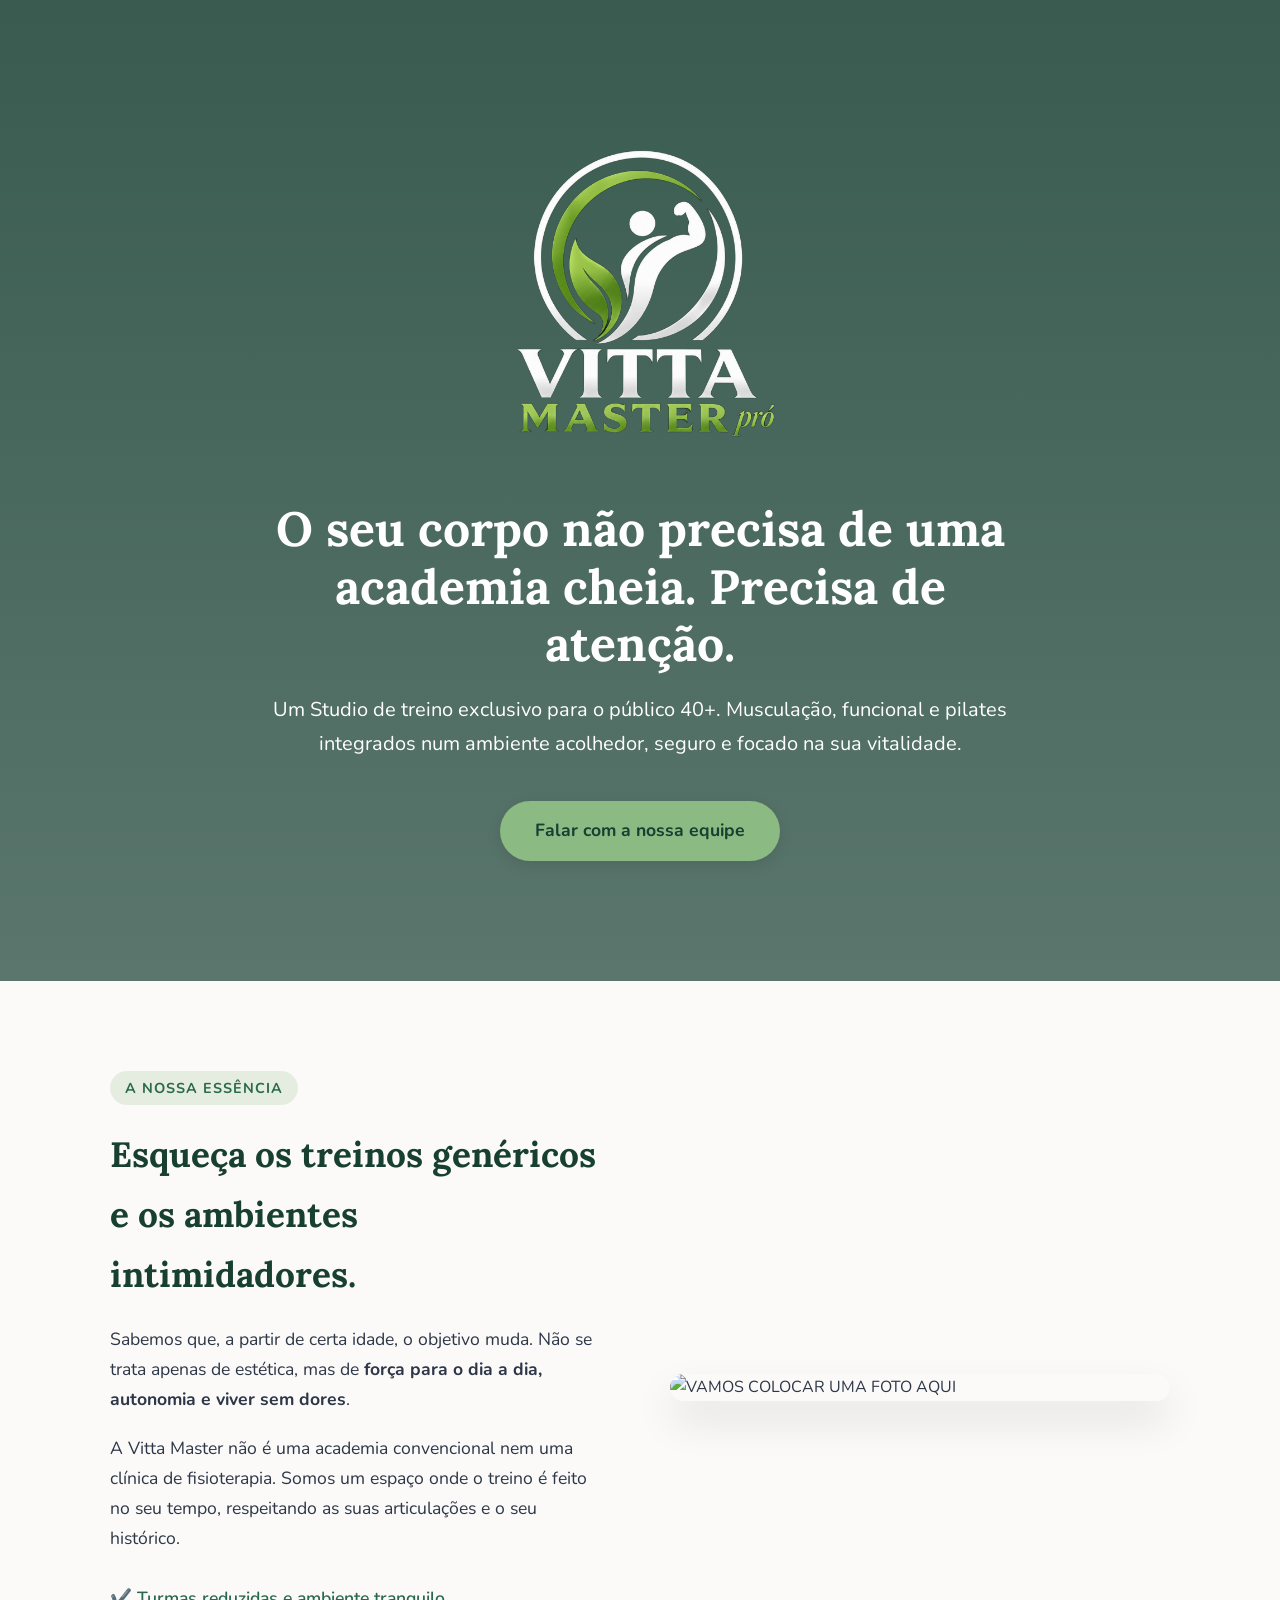
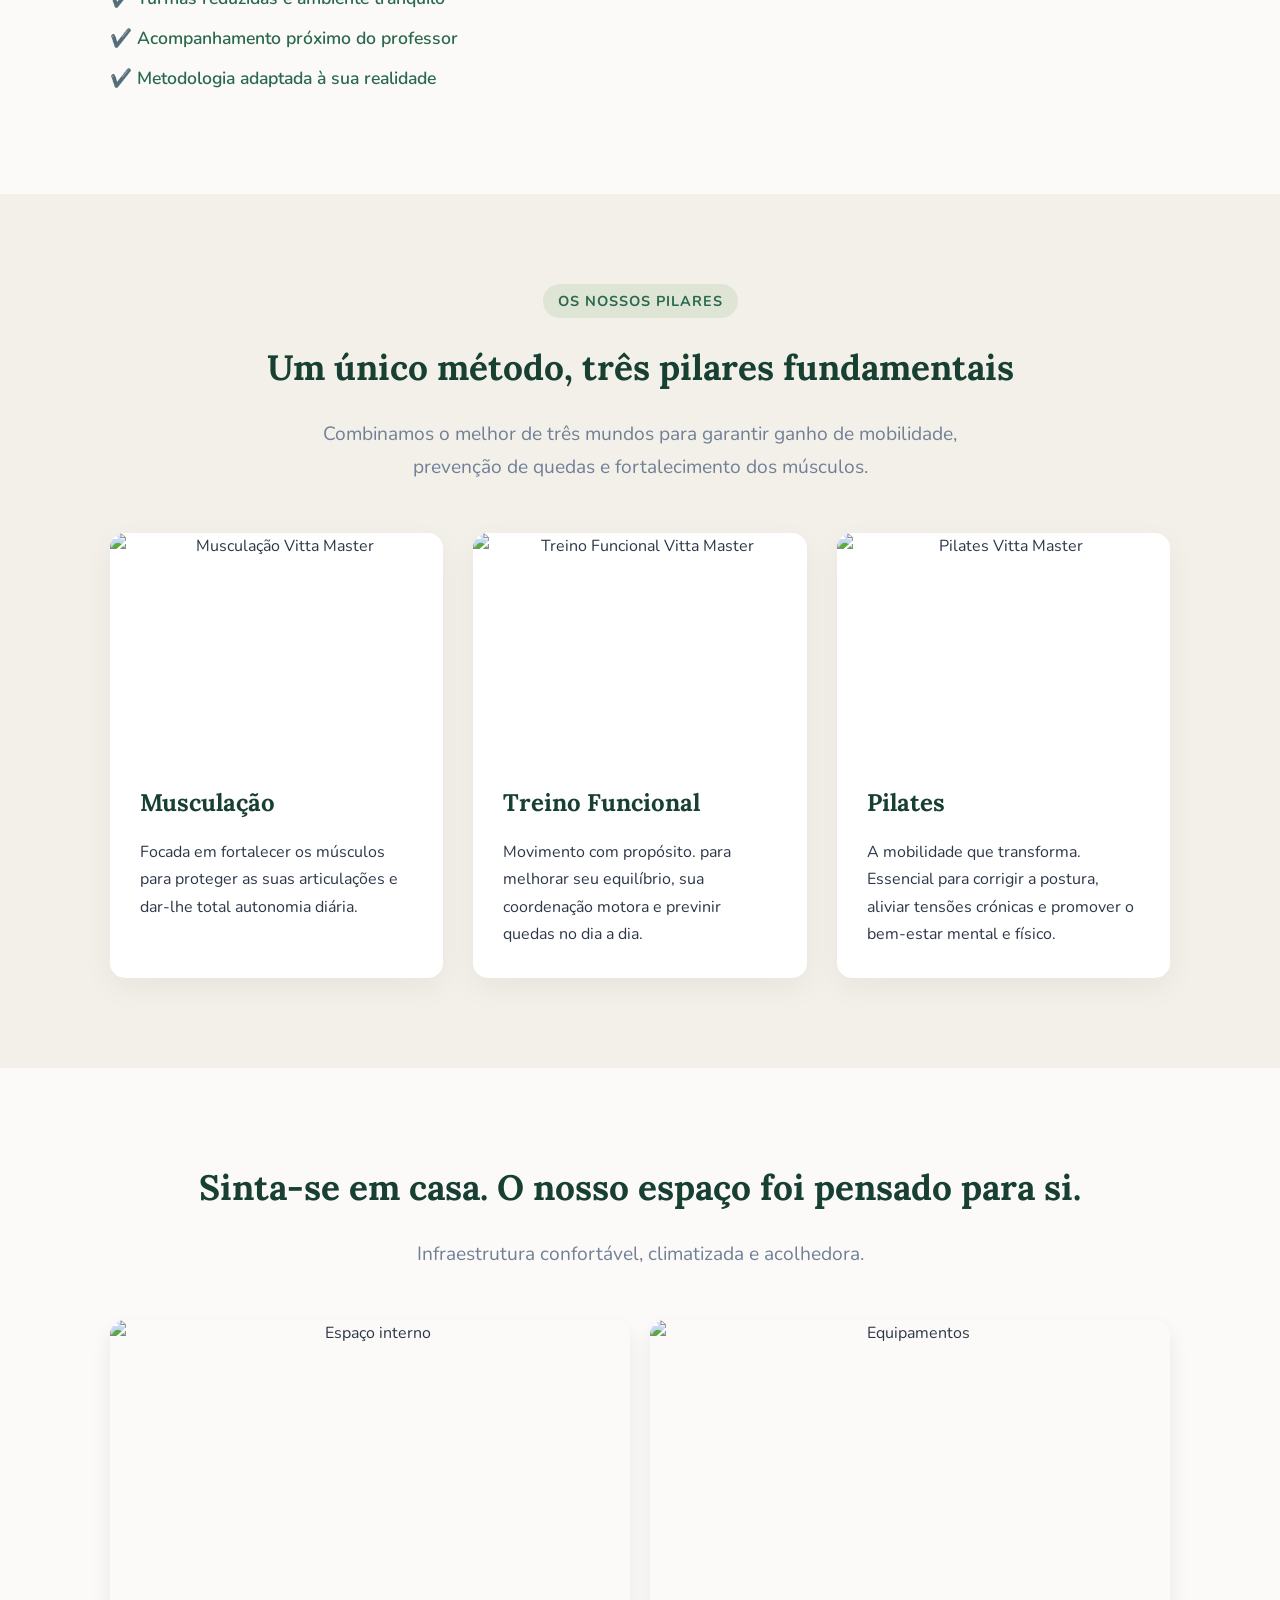
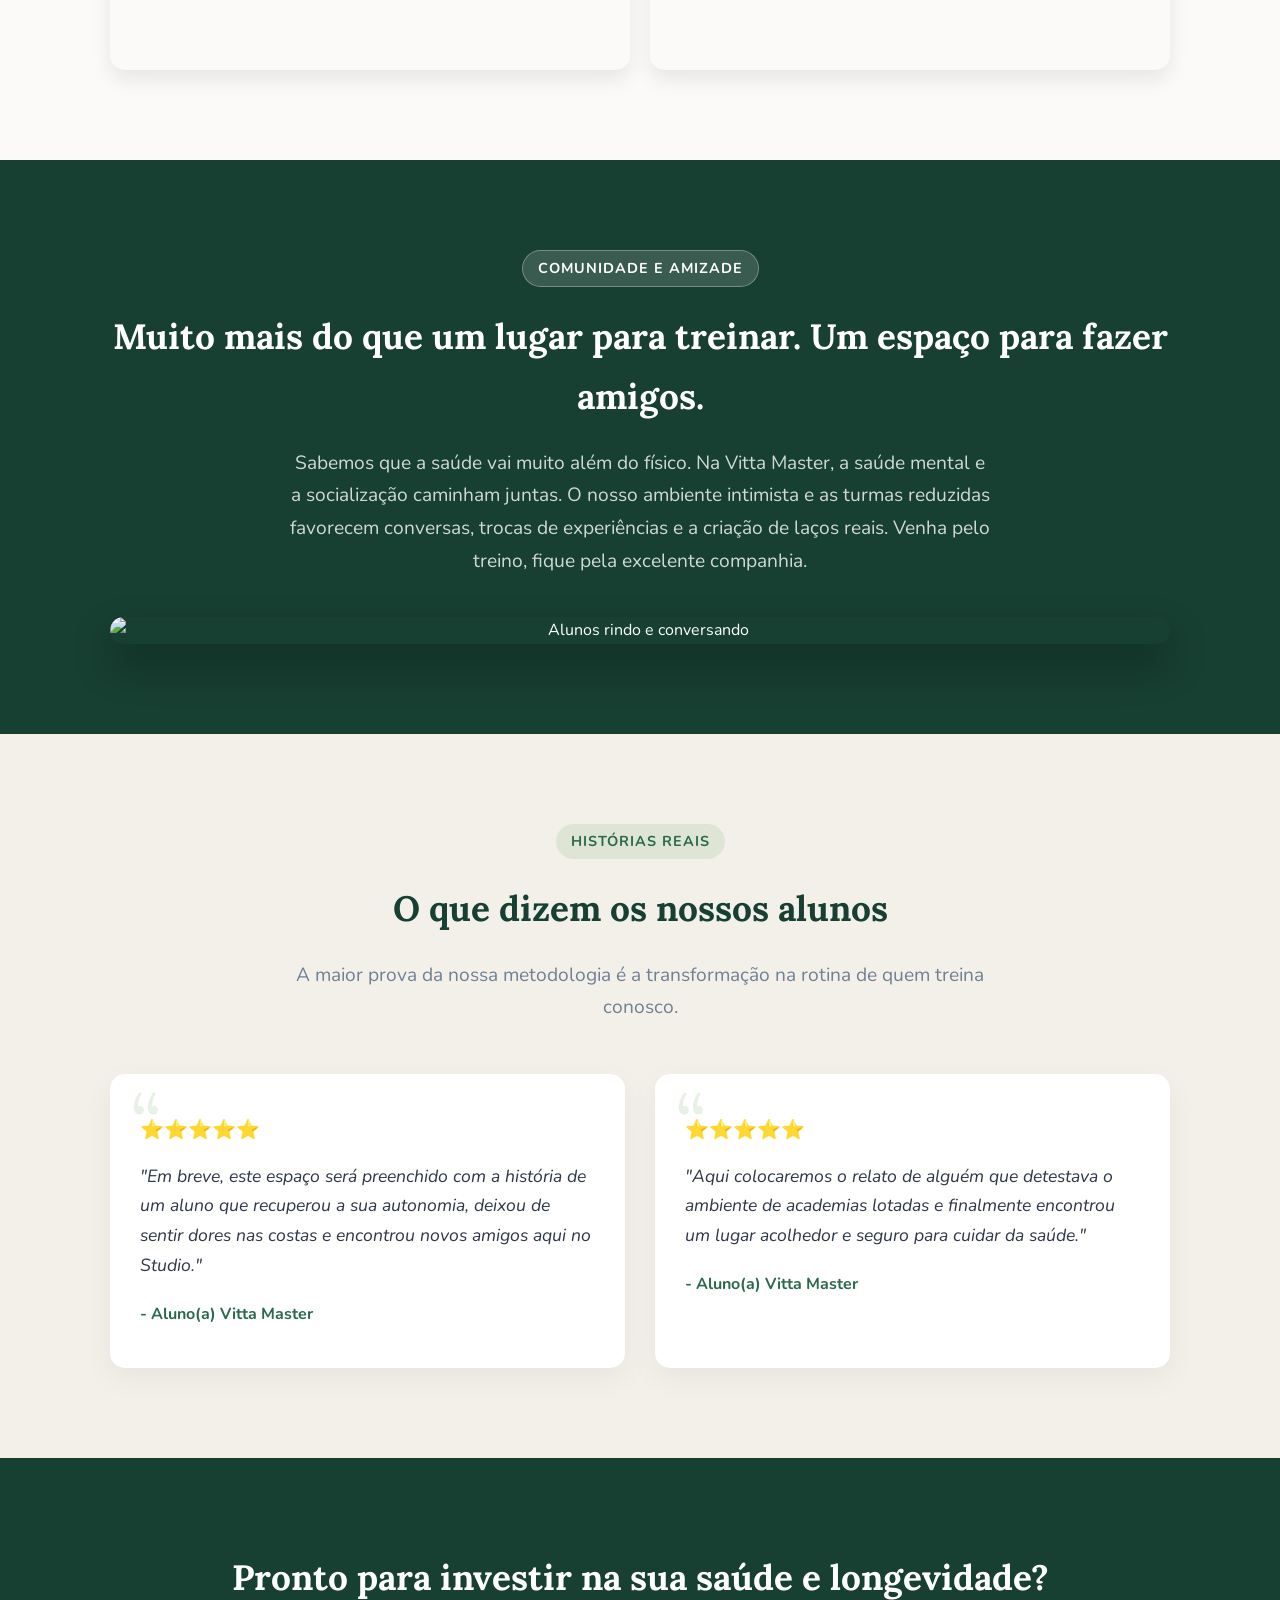
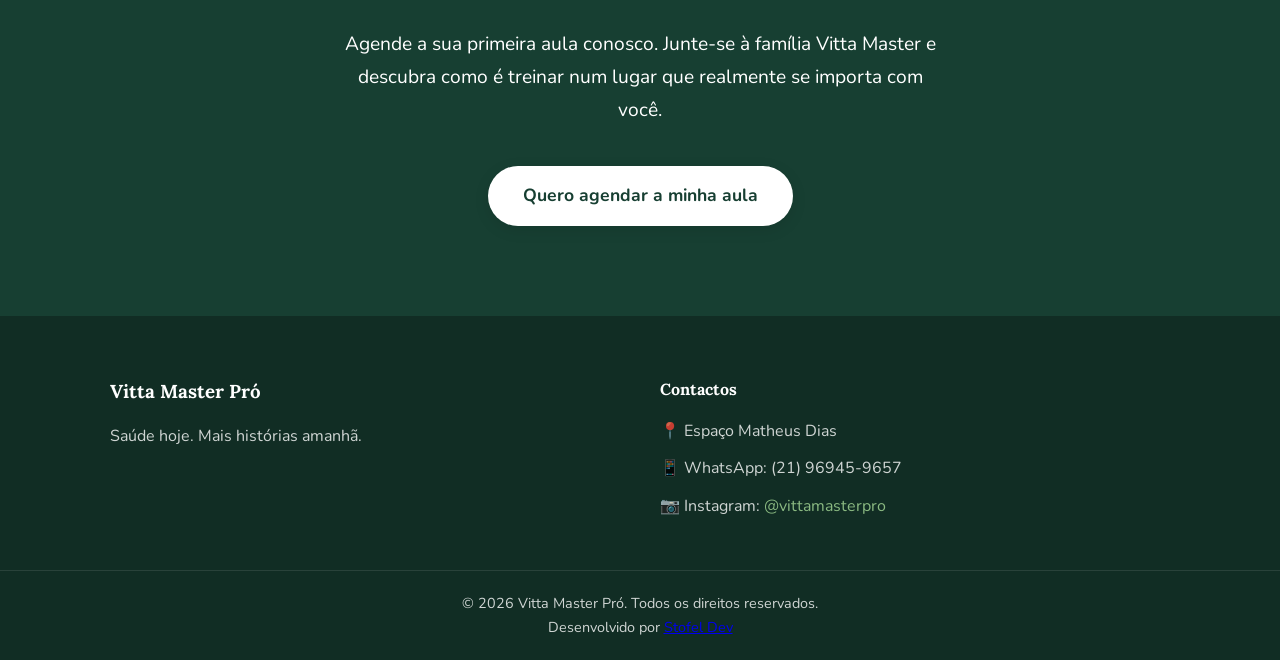
==== index-BACKUP.html @ 5c9c9aa6 "VittaInauguraçao" ====
<!DOCTYPE html>
<html lang="pt-PT">
<head>
    <meta charset="UTF-8">
    <meta name="viewport" content="width=device-width, initial-scale=1.0">
    <title>Vitta Master Pró | Studio de Treino 40+</title>
    <link rel="preconnect" href="https://fonts.googleapis.com">
    <link rel="preconnect" href="https://fonts.gstatic.com" crossorigin>
    <link href="https://fonts.googleapis.com/css2?family=Lora:ital,wght@0,400;0,600;1,400&family=Nunito:wght@400;600;700&display=swap" rel="stylesheet">
    <link rel="stylesheet" href="style.css">
</head>
<body>

    <!-- HERO -->

    <header class="hero">
        <div class="hero-overlay"></div>
        <div class="container hero-content">
            <img src="logovitta.png" alt="Logo Vitta Master Pró" class="logo-img">
            <h2 class="hero-title">O seu corpo não precisa de uma academia cheia. Precisa de atenção.</h2>
            <p class="hero-subtitle">Um Studio de treino exclusivo para o público 40+. Musculação, funcional e pilates integrados num ambiente acolhedor, seguro e focado na sua vitalidade.</p>
            <a href="https://wa.me/5521969459657" class="btn btn-primary">Falar com a nossa equipe</a>
        </div>
    </header>

    <!--  1 -->
    <section class="section-sobre">
        <div class="container sobre-grid">
            <div class="sobre-texto">
                <span class="tag">A Nossa Essência</span>
                <h2>Esqueça os treinos genéricos e os ambientes intimidadores.</h2>
                <p>Sabemos que, a partir de certa idade, o objetivo muda. Não se trata apenas de estética, mas de <strong>força para o dia a dia, autonomia e viver sem dores</strong>.</p>
                <p>A Vitta Master não é uma academia convencional nem uma clínica de fisioterapia. Somos um espaço onde o treino é feito no seu tempo, respeitando as suas articulações e o seu histórico.</p>
                <ul class="lista-beneficios">
                    <li>✔️ Turmas reduzidas e ambiente tranquilo</li>
                    <li>✔️ Acompanhamento próximo do professor</li>
                    <li>✔️ Metodologia adaptada à sua realidade</li>
                </ul>
            </div>
            <div class="sobre-imagem">
                <!-- -->
                <img src="foto.jpg" alt="VAMOS COLOCAR UMA FOTO AQUI">
            </div>
        </div>
    </section>

    <!-- METODOLOGIA INTEGRADA -->
    <section class="section-metodologia bg-claro">
        <div class="container text-center">
            <span class="tag">Os Nossos Pilares</span>
            <h2>Um único método, três pilares fundamentais</h2>
            <p class="subtitulo-secao">Combinamos o melhor de três mundos para garantir ganho de mobilidade, prevenção de quedas e fortalecimento dos músculos.</p>
            
            <div class="cards-metodo">
                <!-- PILAR 1 -->
                <div class="card">
                    <!-- foto1 -->
                    <img src="https://images.unsplash.com/photo-1534438327276-14e5300c3a48?ixlib=rb-4.0.3&auto=format&fit=crop&w=600&q=80" alt="Musculação Vitta Master">
                    <div class="card-content">
                        <h3>Musculação</h3>
                        <p>Focada em fortalecer os músculos para proteger as suas articulações e dar-lhe total autonomia diária.</p>
                    </div>
                </div>
                <!-- PILAR 2 -->
                <div class="card">
                    <!-- foto2 -->
                    <img src="https://images.unsplash.com/photo-1552674605-db6ffd4facb5?ixlib=rb-4.0.3&auto=format&fit=crop&w=600&q=80" alt="Treino Funcional Vitta Master">
                    <div class="card-content">
                        <h3>Treino Funcional</h3>
                        <p>Movimento com propósito. para melhorar seu equilíbrio, sua coordenação motora e previnir quedas no dia a dia.</p>
                    </div>
                </div>
                <!-- PILAR 3 -->
                <div class="card">
                    <!-- foto3 -->
                    <img src="https://images.unsplash.com/photo-1518611012118-696072aa579a?ixlib=rb-4.0.3&auto=format&fit=crop&w=600&q=80" alt="Pilates Vitta Master">
                    <div class="card-content">
                        <h3>Pilates</h3>
                        <p>A mobilidade que transforma. Essencial para corrigir a postura, aliviar tensões crónicas e promover o bem-estar mental e físico.</p>
                    </div>
                </div>
            </div>
        </div>
    </section>

    <!-- GALERIA / ESPAÇO -->
    <section class="section-espaco">
        <div class="container text-center">
            <h2>Sinta-se em casa. O nosso espaço foi pensado para si.</h2>
            <p class="subtitulo-secao">Infraestrutura confortável, climatizada e acolhedora.</p>
            
            <div class="galeria">
                <!foto espaço aqui -->
                <img src="https://images.unsplash.com/photo-1540497077202-7c8a3999166f?ixlib=rb-4.0.3&auto=format&fit=crop&w=600&q=80" alt="Espaço interno">
                <img src="https://images.unsplash.com/photo-1576678927484-cc907957088c?ixlib=rb-4.0.3&auto=format&fit=crop&w=600&q=80" alt="Equipamentos">
            </div>
        </div>
    </section>

    <!-- SEÇÃO COMUNIDADE -->
    <section class="section-comunidade bg-verde-escuro text-center">
        <div class="container">
            <span class="tag tag-clara">Comunidade e Amizade</span>
            <h2 class="texto-branco">Muito mais do que um lugar para treinar. Um espaço para fazer amigos.</h2>
            <p class="subtitulo-secao texto-claro-fundo-escuro">Sabemos que a saúde vai muito além do físico. Na Vitta Master, a saúde mental e a socialização caminham juntas. O nosso ambiente intimista e as turmas reduzidas favorecem conversas, trocas de experiências e a criação de laços reais. Venha pelo treino, fique pela excelente companhia.</p>
            
            <!-- foto alunos  -->
            <img src="https://images.unsplash.com/photo-1529156069898-49953e39b3ac?ixlib=rb-4.0.3&auto=format&fit=crop&w=1000&q=80" alt="Alunos rindo e conversando" class="img-comunidade">
        </div>
    </section>


    <!-- DEPOIMENTOS -->
    <section class="section-depoimentos bg-claro">
        <div class="container text-center">
            <span class="tag">Histórias Reais</span>
            <h2>O que dizem os nossos alunos</h2>
            <p class="subtitulo-secao">A maior prova da nossa metodologia é a transformação na rotina de quem treina conosco.</p>
            
            <div class="cards-depoimentos">
                <!-- Depoimento 1 -->
                <div class="card-depoimento">
                    <div class="estrelas">⭐⭐⭐⭐⭐</div>
                    <p class="texto-depoimento">"Em breve, este espaço será preenchido com a história de um aluno que recuperou a sua autonomia, deixou de sentir dores nas costas e encontrou novos amigos aqui no Studio."</p>
                    <p class="autor-depoimento"><strong>- Aluno(a) Vitta Master</strong></p>
                </div>
                
                <!-- Depoimento  2 -->
                <div class="card-depoimento">
                    <div class="estrelas">⭐⭐⭐⭐⭐</div>
                    <p class="texto-depoimento">"Aqui colocaremos o relato de alguém que detestava o ambiente de academias lotadas e finalmente encontrou um lugar acolhedor e seguro para cuidar da saúde."</p>
                    <p class="autor-depoimento"><strong>- Aluno(a) Vitta Master</strong></p>
                </div>
            </div>
        </div>
    </section>

    <!-- CALL TO ACTION FINAL -->
    <section class="section-cta bg-verde-escuro">
        <div class="container text-center">
            <h2>Pronto para investir na sua saúde e longevidade?</h2>
            <p>Agende a sua primeira aula conosco. Junte-se à família Vitta Master e descubra como é treinar num lugar que realmente se importa com você.</p>
            <a href="https://wa.me/5521969459657" class="btn btn-secundario">Quero agendar a minha aula</a>
        </div>
    </section>

    <!-- RODAPÉ -->
    <footer>
        <div class="container footer-grid">
            <div class="footer-marca">
                <h3>Vitta Master Pró</h3>
                <p class="slogan">Saúde hoje. Mais histórias amanhã.</p>
            </div>
            <div class="footer-contato">
                <h4>Contactos</h4>
                <p>📍 Espaço Matheus Dias</p>
                <p>📱 WhatsApp: (21) 96945-9657</p>
                <p>📷 Instagram: <a href="https://instagram.com/vittamasterpro">@vittamasterpro</a></p>
            </div>
        </div>
        <div class="footer-bottom">
            <p>© 2026 Vitta Master Pró. Todos os direitos reservados.</p>
            <p>Desenvolvido por <a href="https://stofel.dev" target="_blank" rel="noopener noreferrer">Stofel Dev</a></p>
        </div>
    </footer>

</body>
</html>
---- style.css ----
/* ==========================================================================
   Variáveis de Cores
   ========================================================================== */
   :root {
    --verde-escuro: #173f32;    /* Tom principal, transmite segurança */
    --verde-medio: #2a694d;     /* Tom de ação/botões */
    --verde-claro: #8bba82;     /* Detalhes suaves */
    --bege-fundo: #fbfaf8;      /* Fundo principal, mais quente que o branco */
    --branco: #ffffff;
    --texto-escuro: #2d3748;
    --texto-claro: #718096;
}

/* ==========================================================================
   Reset e Tipografia
   ========================================================================== */
* {
    margin: 0;
    padding: 0;
    box-sizing: border-box;
}

body {
    background-color: var(--bege-fundo);
    color: var(--texto-escuro);
    /* Fonte sem serifa amigável para leitura */
    font-family: 'Nunito', sans-serif; 
    line-height: 1.7;
    font-size: 16px;
}

/* Fonte com serifa elegante para os títulos */
h1, h2, h3, h4, .logo-text {
    font-family: 'Lora', serif;
    color: var(--verde-escuro);
}

img {
    max-width: 100%;
    height: auto;
    display: block;
}

.container {
    max-width: 1100px;
    margin: 0 auto;
    padding: 0 20px;
}

.text-center { text-align: center; }
.bg-claro { background-color: #f2f0e9; }
.bg-verde-escuro { background-color: var(--verde-escuro); color: var(--branco); }

/* ==========================================================================
   Botões
   ========================================================================== */
.btn {
    display: inline-block;
    padding: 15px 35px;
    border-radius: 50px;
    font-weight: 700;
    text-decoration: none;
    font-size: 1.1rem;
    transition: all 0.3s ease;
    box-shadow: 0 4px 15px rgba(0,0,0,0.1);
}

.btn-primary {
    background-color: var(--verde-claro);
    color: var(--verde-escuro);
}

.btn-primary:hover {
    background-color: #79a671;
    transform: translateY(-2px);
}

.btn-secundario {
    background-color: var(--branco);
    color: var(--verde-escuro);
}

.btn-secundario:hover {
    background-color: var(--bege-fundo);
    transform: translateY(-2px);
}

/* ==========================================================================
   Seções Gerais
   ========================================================================== */
section {
    padding: 90px 0;
}

.tag {
    display: inline-block;
    background-color: rgba(139, 186, 130, 0.2);
    color: var(--verde-medio);
    padding: 5px 15px;
    border-radius: 20px;
    font-weight: 700;
    font-size: 0.9rem;
    text-transform: uppercase;
    letter-spacing: 1px;
    margin-bottom: 20px;
}

h2 {
    font-size: 2.2rem;
    margin-bottom: 20px;
}

.subtitulo-secao {
    font-size: 1.2rem;
    color: var(--texto-claro);
    max-width: 700px;
    margin: 0 auto 50px auto;
}

/* ==========================================================================
   1. Hero Section
   ========================================================================== */

.logo-img {
    max-width: 350px;
    height: auto;
    margin: 0 auto 30px auto;
    display: block;
}

.hero {
    position: relative;
    /*/foto de fundo aqui*/ 
    background: url('https://images.unsplash.com/photo-1571019614242-c5c5dee9f50b?ixlib=rb-4.0.3&auto=format&fit=crop&w=1920&q=80') center/cover no-repeat;
    padding: 120px 20px;
    text-align: center;
    color: var(--branco);
    min-height: 80vh;
    display: flex;
    align-items: center;
    justify-content: center;
}

.hero-overlay {
    position: absolute;
    top: 0; left: 0; right: 0; bottom: 0;
    /* Camada escura por cima da foto para o texto ficar legível */
    background: linear-gradient(rgba(23, 63, 50, 0.85), rgba(23, 63, 50, 0.7));
    z-index: 1;
}

.hero-content {
    position: relative;
    z-index: 2;
    max-width: 800px;
}

.logo-text {
    color: var(--branco);
    font-size: 1.5rem;
    letter-spacing: 3px;
    margin-bottom: 30px;
    font-family: 'Nunito', sans-serif;
}

.destaque-pro {
    font-style: italic;
    font-family: 'Lora', serif;
    color: var(--verde-claro);
}

.hero-title {
    color: var(--branco);
    font-size: 3rem;
    line-height: 1.2;
    margin-bottom: 20px;
}

.hero-subtitle {
    font-size: 1.25rem;
    margin-bottom: 40px;
    font-weight: 400;
}

/* ==========================================================================
   2. Seção Sobre (Problema / Solução)
   ========================================================================== */
.sobre-grid {
    display: grid;
    grid-template-columns: 1fr 1fr;
    gap: 60px;
    align-items: center;
}

.sobre-texto p {
    margin-bottom: 20px;
    font-size: 1.1rem;
}

.lista-beneficios {
    list-style: none;
    margin-top: 30px;
}

.lista-beneficios li {
    font-size: 1.1rem;
    font-weight: 600;
    margin-bottom: 10px;
    color: var(--verde-medio);
}

.sobre-imagem img {
    border-radius: 20px;
    box-shadow: 0 20px 40px rgba(0,0,0,0.1);
}

/* ==========================================================================
   3. Cards de Metodologia
   ========================================================================== */
.cards-metodo {
    display: grid;
    grid-template-columns: repeat(auto-fit, minmax(300px, 1fr));
    gap: 30px;
}

.card {
    background: var(--branco);
    border-radius: 15px;
    overflow: hidden; /* Corta a imagem nas bordas arredondadas */
    box-shadow: 0 10px 30px rgba(0,0,0,0.05);
    transition: transform 0.3s ease;
}

.card:hover {
    transform: translateY(-10px);
}

.card img {
    width: 100%;
    height: 220px;
    object-fit: cover;
}

.card-content {
    padding: 30px;
    text-align: left;
}

.card-content h3 {
    margin-bottom: 15px;
    font-size: 1.5rem;
}

/* ==========================================================================
   4. Galeria de Fotos do Espaço
   ========================================================================== */
.galeria {
    display: grid;
    grid-template-columns: 1fr 1fr;
    gap: 20px;
    margin-top: 40px;
}

.galeria img {
    border-radius: 15px;
    height: 350px;
    width: 100%;
    object-fit: cover;
    box-shadow: 0 10px 20px rgba(0,0,0,0.08);
}

/* ==========================================================================
   Seção Comunidade (Importância Social)
   ========================================================================== */
.texto-branco {
    color: var(--branco);
}

.texto-claro-fundo-escuro {
    color: rgba(255, 255, 255, 0.8);
    margin: 0 auto 40px auto;
}

.tag-clara {
    background-color: rgba(255, 255, 255, 0.15);
    color: var(--branco);
    border: 1px solid rgba(255, 255, 255, 0.3);
}

.img-comunidade {
    border-radius: 20px;
    width: 100%;
    max-height: 450px;
    object-fit: cover;
    box-shadow: 0 20px 40px rgba(0,0,0,0.3);
    margin-top: 20px;
}

/* ==========================================================================
   Seção Depoimentos
   ========================================================================== */
.cards-depoimentos {
    display: grid;
    grid-template-columns: repeat(auto-fit, minmax(320px, 1fr));
    gap: 30px;
    margin-top: 20px;
}

.card-depoimento {
    background-color: var(--branco);
    padding: 40px 30px;
    border-radius: 15px;
    box-shadow: 0 10px 30px rgba(0,0,0,0.05);
    position: relative;
    text-align: left;
}

/* detalhe visual card de depoimento */
.card-depoimento::before {
    content: "“";
    position: absolute;
    top: 10px;
    left: 20px;
    font-size: 5rem;
    color: rgba(139, 186, 130, 0.2);
    font-family: 'Lora', serif;
    line-height: 1;
}

.estrelas {
    font-size: 1.2rem;
    margin-bottom: 15px;
    position: relative;
    z-index: 2;
}

.texto-depoimento {
    font-size: 1.1rem;
    font-style: italic;
    color: var(--texto-escuro);
    margin-bottom: 20px;
    position: relative;
    z-index: 2;
}

.autor-depoimento {
    font-size: 1rem;
    color: var(--verde-medio);
}

/* ==========================================================================
   5. Call to Action & Rodapé
   ========================================================================== */
.section-cta h2 {
    color: var(--branco);
}

.section-cta p {
    font-size: 1.2rem;
    margin-bottom: 40px;
    max-width: 600px;
    margin-left: auto;
    margin-right: auto;
}

footer {
    background-color: #112d24; 
    color: rgba(255,255,255,0.8);
    padding: 60px 0 20px 0;
}

.footer-grid {
    display: grid;
    grid-template-columns: 1fr 1fr;
    gap: 40px;
    margin-bottom: 40px;
}

footer h3, footer h4 {
    color: var(--branco);
    margin-bottom: 15px;
}

.footer-contato p {
    margin-bottom: 10px;
}

.footer-contato a {
    color: var(--verde-claro);
    text-decoration: none;
}

.footer-bottom {
    text-align: center;
    border-top: 1px solid rgba(255,255,255,0.1);
    padding-top: 20px;
    font-size: 0.9rem;
}

/* ==========================================================================
   Responsividade mobile
   ========================================================================== */
@media (max-width: 768px) {
    .hero-title { font-size: 2.2rem; }
    .sobre-grid { grid-template-columns: 1fr; gap: 40px; }
    .sobre-texto { order: 2; } /* Coloca a imagem primeiro no telemóvel */
    .sobre-imagem { order: 1; }
    .galeria { grid-template-columns: 1fr; }
    .footer-grid { grid-template-columns: 1fr; text-align: center; }
}
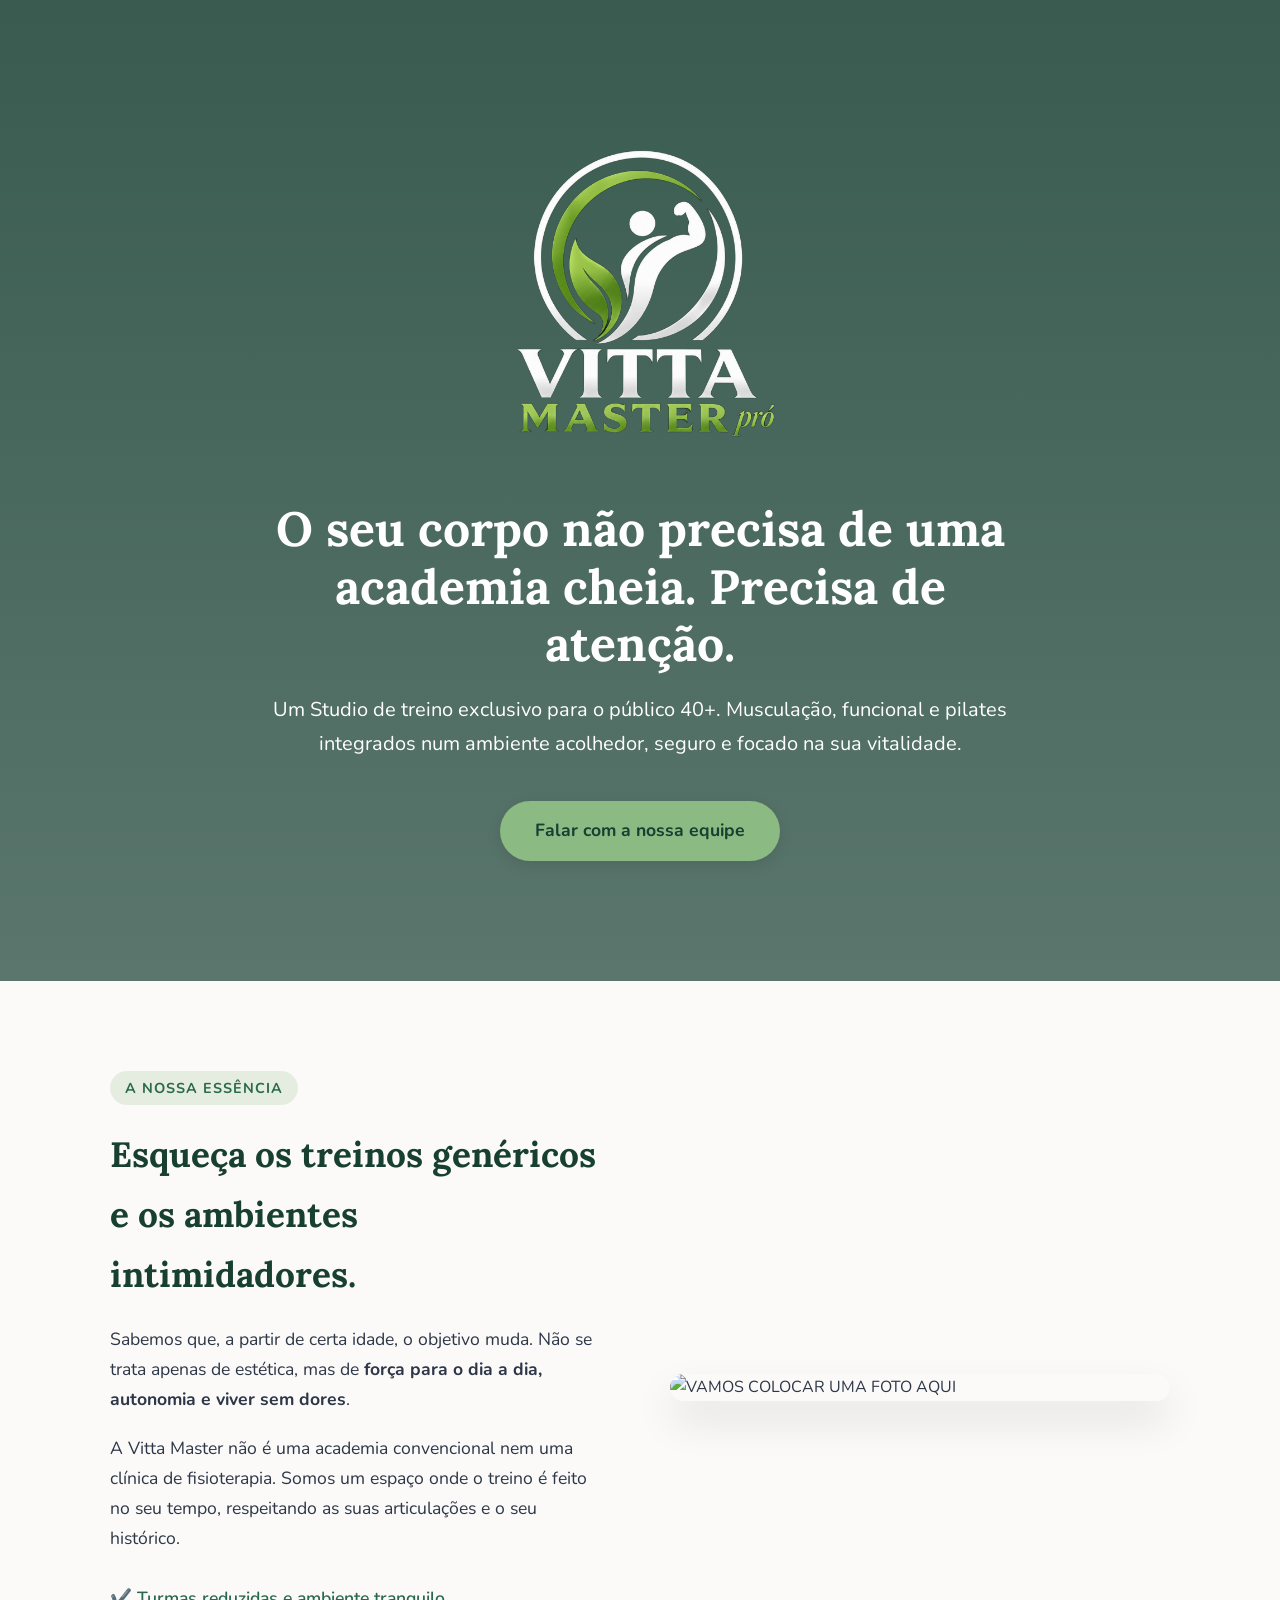
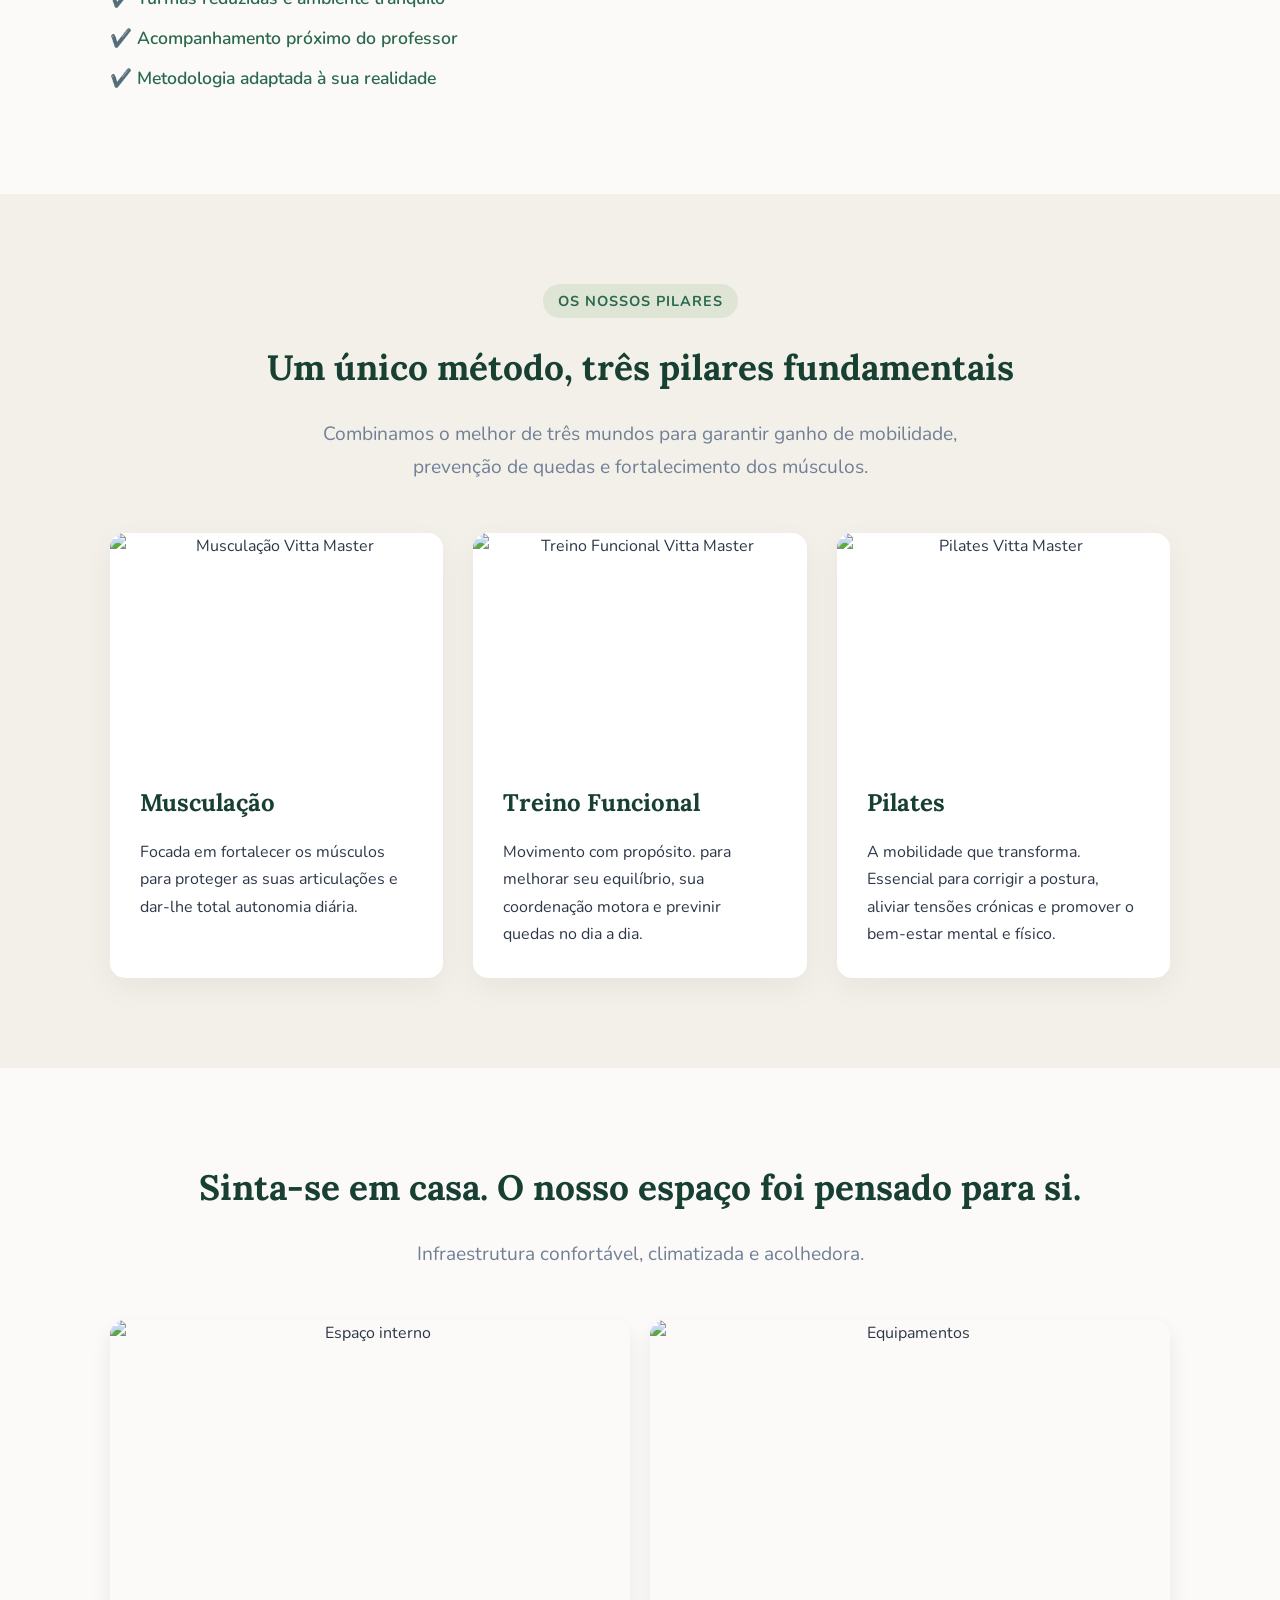
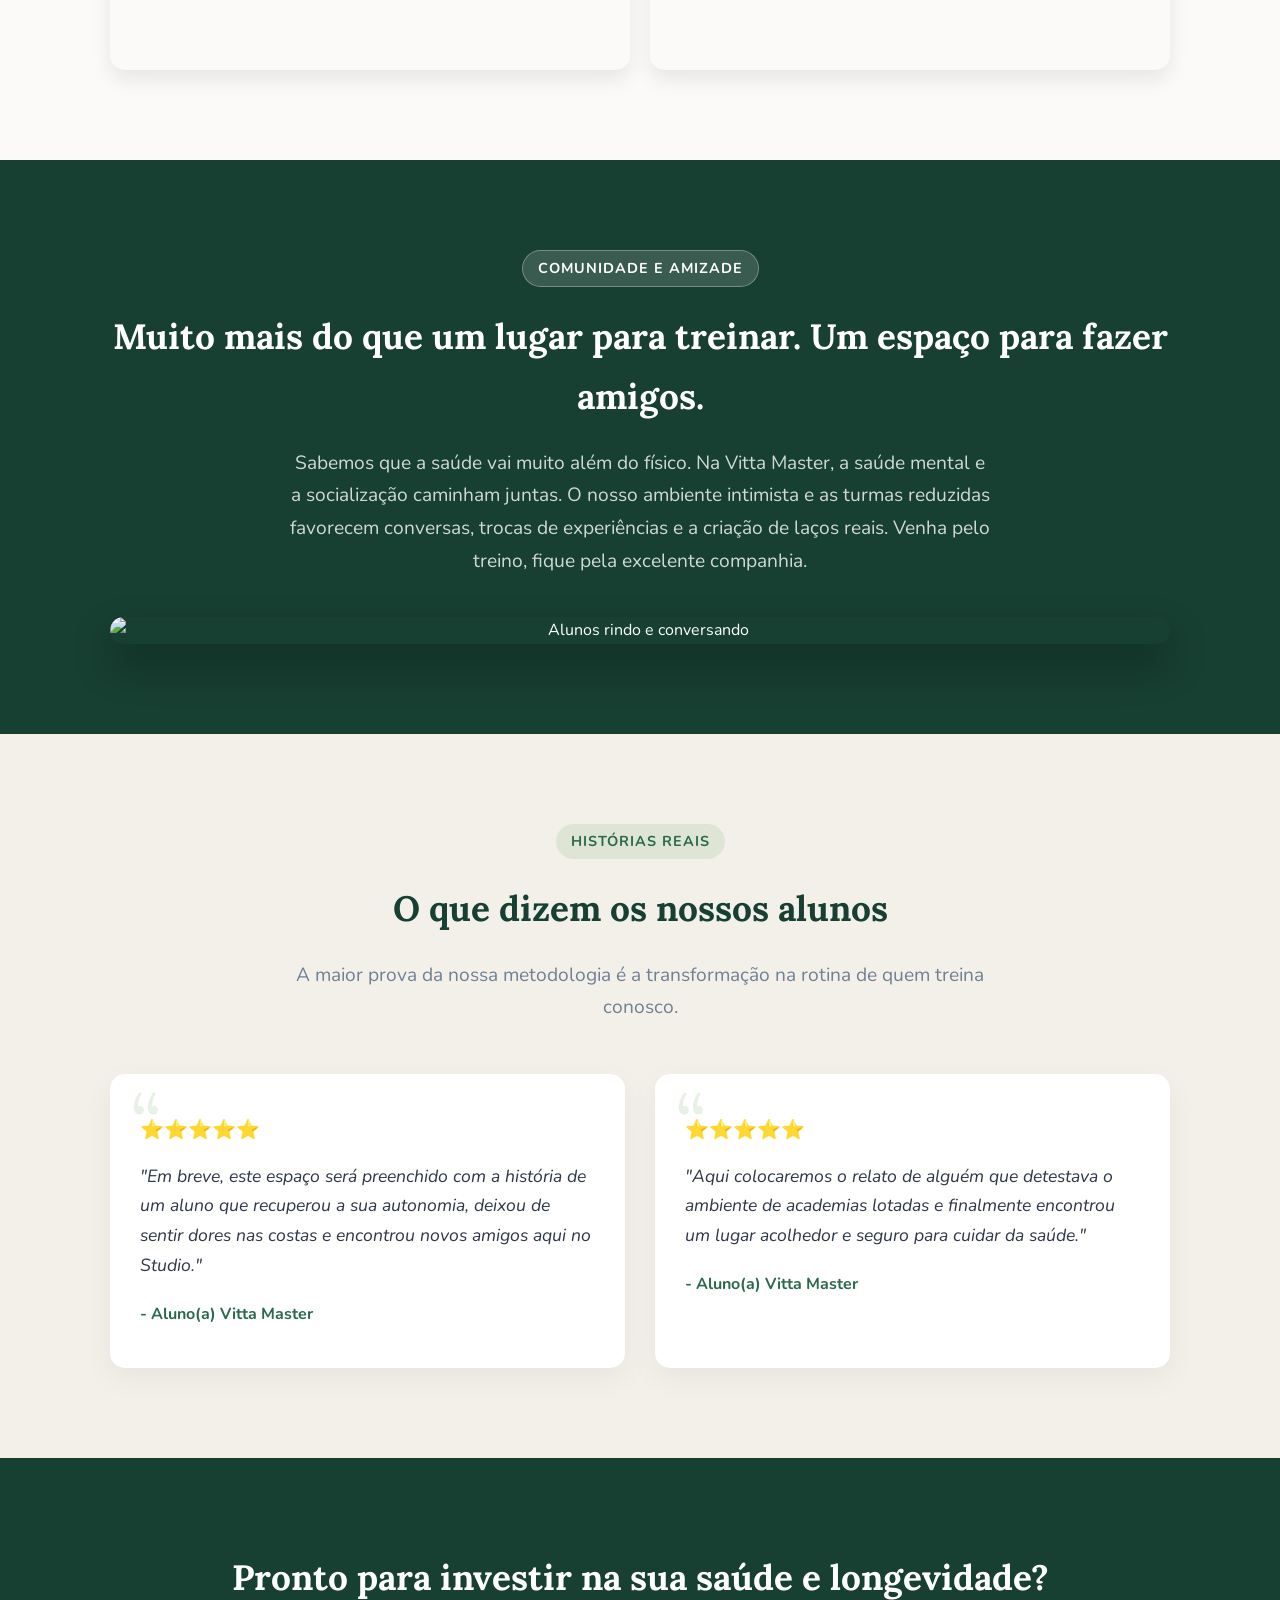
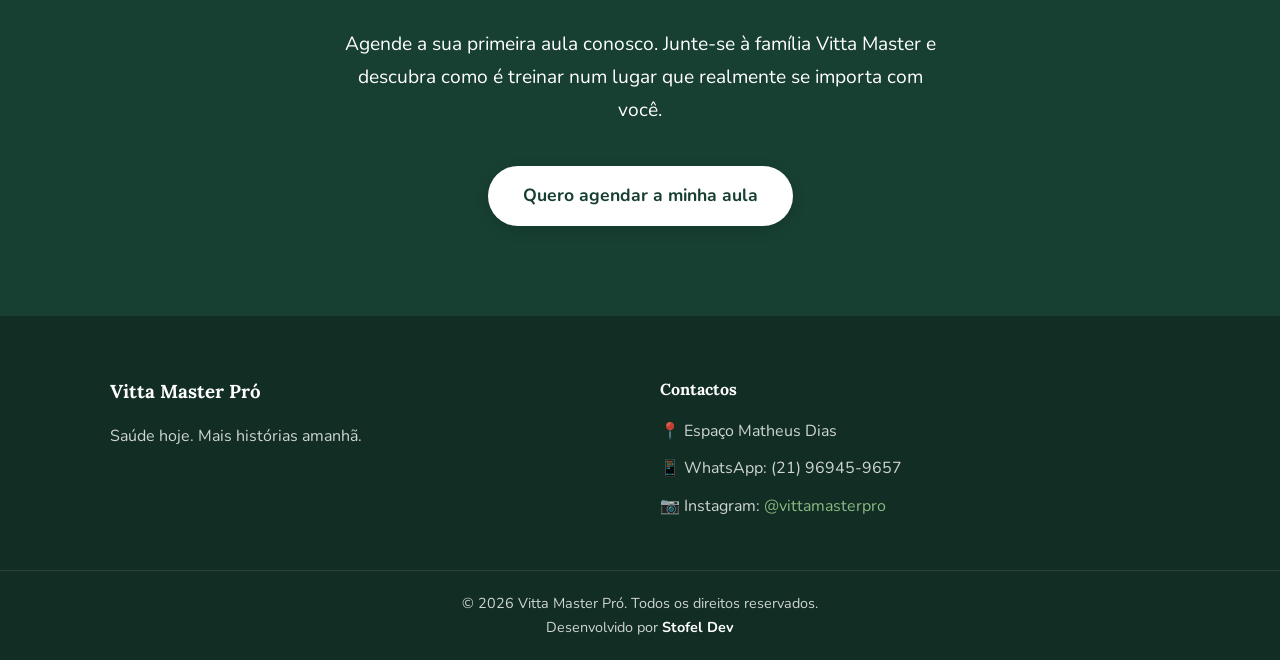
==== commit 160d7af5: "favicon" ====
--- a/index-BACKUP.html
+++ b/index-BACKUP.html
@@ -160,7 +160,7 @@
         </div>
         <div class="footer-bottom">
             <p>© 2026 Vitta Master Pró. Todos os direitos reservados.</p>
-            <p>Desenvolvido por <a href="https://stofel.dev" target="_blank" rel="noopener noreferrer">Stofel Dev</a></p>
+            <p>Desenvolvido por <a href="https://stofel.dev" target="_blank" rel="noopener noreferrer" style="color: #ffffff; font-weight: bold; text-decoration: none;">Stofel Dev</a></p>
         </div>
     </footer>
 
